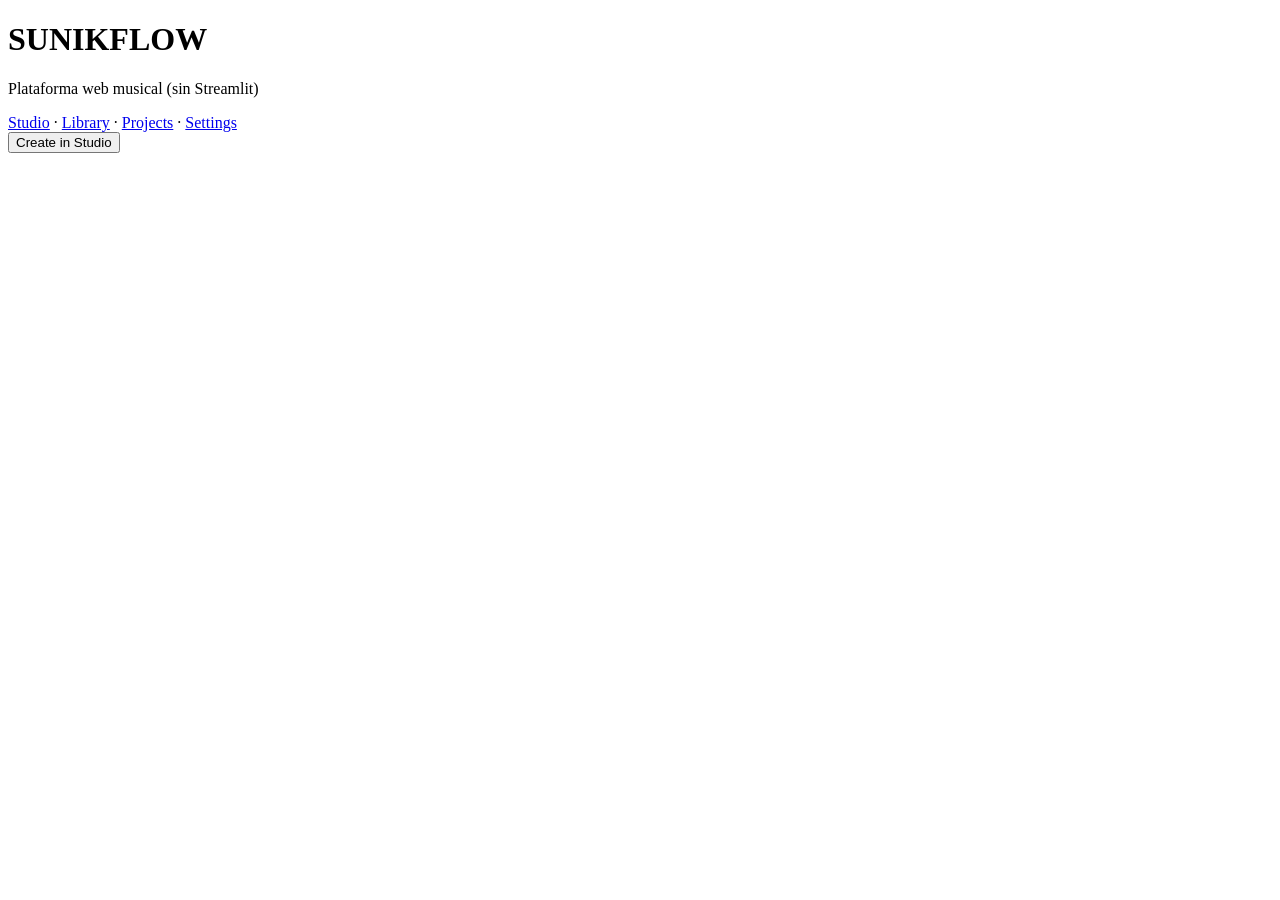
==== frontend/index.html @ f3234448 "feat: migrate Streamlit app to SUNIKFLOW FastAPI web platform Co-authored-by: Darckoia <326272291+Da" ====
<!doctype html>
<html lang="es">
<head>
  <meta charset="UTF-8" />
  <meta name="viewport" content="width=device-width, initial-scale=1.0" />
  <title>SUNIKFLOW</title>
  <link rel="stylesheet" href="/css/variables.css" />
  <link rel="stylesheet" href="/css/base.css" />
</head>
<body>
  <header class="hero"><h1>SUNIKFLOW</h1><p>Plataforma web musical (sin Streamlit)</p></header>
  <nav><a href="/studio.html">Studio</a> · <a href="/library.html">Library</a> · <a href="/projects.html">Projects</a> · <a href="/settings.html">Settings</a></nav>
  <main><button id="goStudio">Create in Studio</button></main>
  <script src="/js/main.js"></script>
</body>
</html>
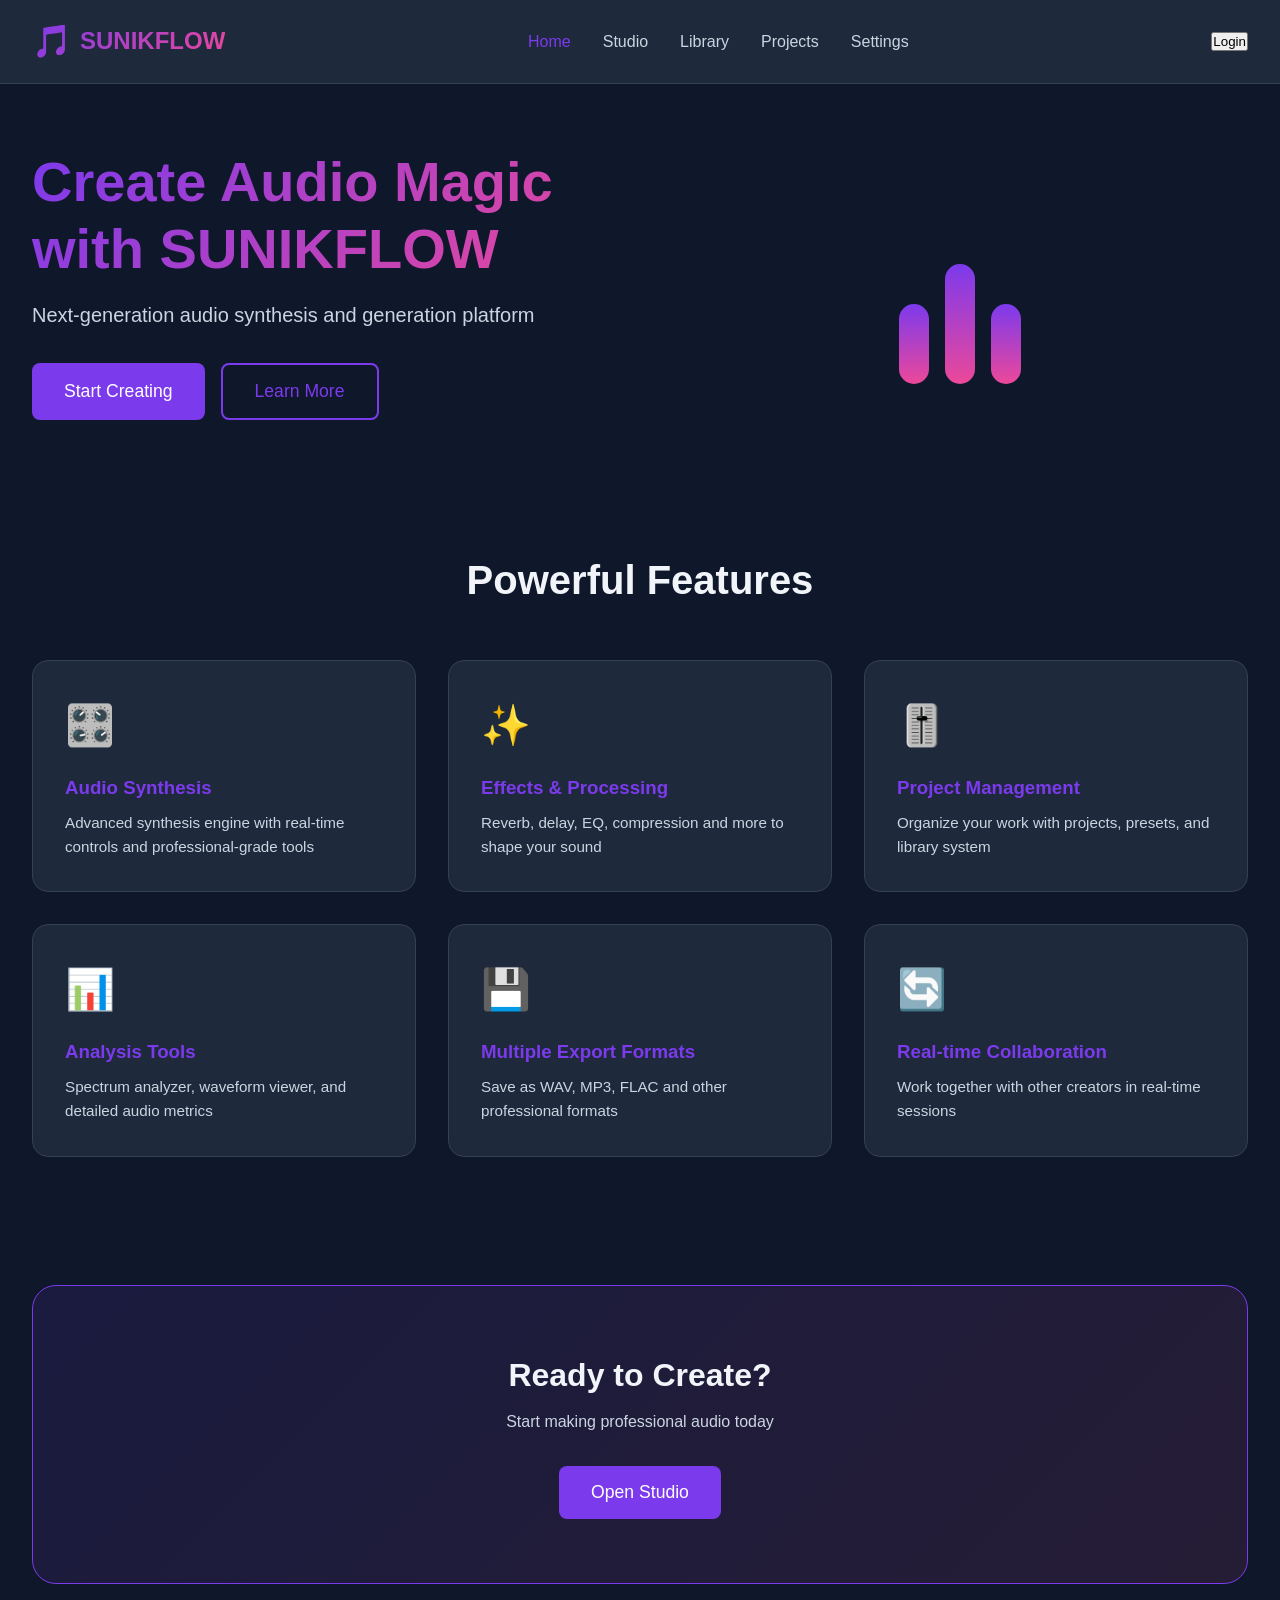
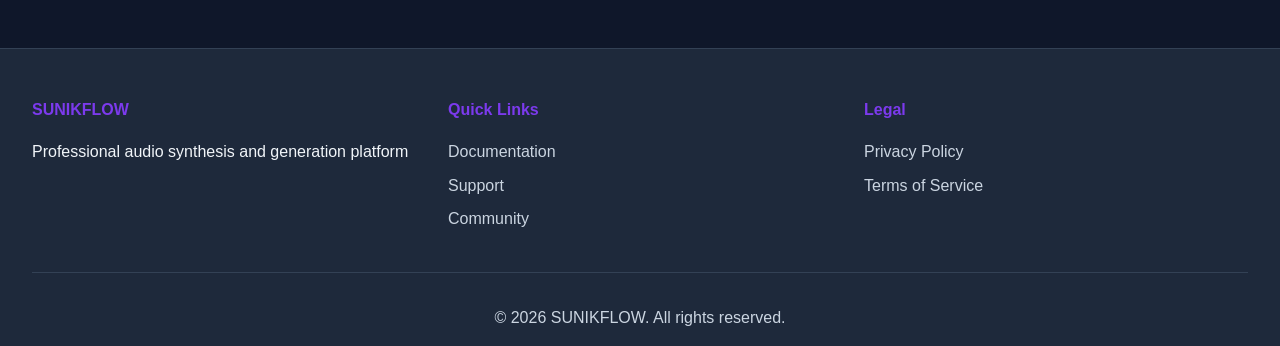
==== commit 9a24f52a: "Create complete frontend interface - HTML, CSS, and JavaScript" ====
--- a/frontend/index.html
+++ b/frontend/index.html
@@ -1,16 +1,119 @@
-<!doctype html>
+<!DOCTYPE html>
 <html lang="es">
 <head>
-  <meta charset="UTF-8" />
-  <meta name="viewport" content="width=device-width, initial-scale=1.0" />
-  <title>SUNIKFLOW</title>
-  <link rel="stylesheet" href="/css/variables.css" />
-  <link rel="stylesheet" href="/css/base.css" />
+    <meta charset="UTF-8">
+    <meta name="viewport" content="width=device-width, initial-scale=1.0">
+    <title>SUNIKFLOW - Audio Generation Platform</title>
+    <link rel="stylesheet" href="css/style.css">
+    <link rel="stylesheet" href="css/home.css">
 </head>
 <body>
-  <header class="hero"><h1>SUNIKFLOW</h1><p>Plataforma web musical (sin Streamlit)</p></header>
-  <nav><a href="/studio.html">Studio</a> · <a href="/library.html">Library</a> · <a href="/projects.html">Projects</a> · <a href="/settings.html">Settings</a></nav>
-  <main><button id="goStudio">Create in Studio</button></main>
-  <script src="/js/main.js"></script>
+    <nav class="navbar">
+        <div class="navbar-container">
+            <div class="logo">
+                <span class="logo-icon">🎵</span>
+                <span class="logo-text">SUNIKFLOW</span>
+            </div>
+            <ul class="nav-links">
+                <li><a href="index.html" class="active">Home</a></li>
+                <li><a href="studio.html">Studio</a></li>
+                <li><a href="library.html">Library</a></li>
+                <li><a href="projects.html">Projects</a></li>
+                <li><a href="settings.html">Settings</a></li>
+            </ul>
+            <div class="nav-user">
+                <button class="btn-login">Login</button>
+            </div>
+        </div>
+    </nav>
+
+    <main class="main-content">
+        <section class="hero">
+            <div class="hero-content">
+                <h1 class="hero-title">Create Audio Magic with SUNIKFLOW</h1>
+                <p class="hero-subtitle">Next-generation audio synthesis and generation platform</p>
+                <div class="hero-actions">
+                    <button class="btn btn-primary btn-large" onclick="location.href='studio.html'">Start Creating</button>
+                    <button class="btn btn-secondary btn-large">Learn More</button>
+                </div>
+            </div>
+            <div class="hero-visual">
+                <div class="waveform-visual">
+                    <div class="wave wave-1"></div>
+                    <div class="wave wave-2"></div>
+                    <div class="wave wave-3"></div>
+                </div>
+            </div>
+        </section>
+
+        <section class="features">
+            <h2>Powerful Features</h2>
+            <div class="features-grid">
+                <div class="feature-card">
+                    <div class="feature-icon">🎛️</div>
+                    <h3>Audio Synthesis</h3>
+                    <p>Advanced synthesis engine with real-time controls and professional-grade tools</p>
+                </div>
+                <div class="feature-card">
+                    <div class="feature-icon">✨</div>
+                    <h3>Effects & Processing</h3>
+                    <p>Reverb, delay, EQ, compression and more to shape your sound</p>
+                </div>
+                <div class="feature-card">
+                    <div class="feature-icon">🎚️</div>
+                    <h3>Project Management</h3>
+                    <p>Organize your work with projects, presets, and library system</p>
+                </div>
+                <div class="feature-card">
+                    <div class="feature-icon">📊</div>
+                    <h3>Analysis Tools</h3>
+                    <p>Spectrum analyzer, waveform viewer, and detailed audio metrics</p>
+                </div>
+                <div class="feature-card">
+                    <div class="feature-icon">💾</div>
+                    <h3>Multiple Export Formats</h3>
+                    <p>Save as WAV, MP3, FLAC and other professional formats</p>
+                </div>
+                <div class="feature-card">
+                    <div class="feature-icon">🔄</div>
+                    <h3>Real-time Collaboration</h3>
+                    <p>Work together with other creators in real-time sessions</p>
+                </div>
+            </div>
+        </section>
+
+        <section class="cta-section">
+            <h2>Ready to Create?</h2>
+            <p>Start making professional audio today</p>
+            <button class="btn btn-primary btn-large" onclick="location.href='studio.html'">Open Studio</button>
+        </section>
+    </main>
+
+    <footer class="footer">
+        <div class="footer-content">
+            <div class="footer-section">
+                <h4>SUNIKFLOW</h4>
+                <p>Professional audio synthesis and generation platform</p>
+            </div>
+            <div class="footer-section">
+                <h4>Quick Links</h4>
+                <ul>
+                    <li><a href="#">Documentation</a></li>
+                    <li><a href="#">Support</a></li>
+                    <li><a href="#">Community</a></li>
+                </ul>
+            </div>
+            <div class="footer-section">
+                <h4>Legal</h4>
+                <ul>
+                    <li><a href="#">Privacy Policy</a></li>
+                    <li><a href="#">Terms of Service</a></li>
+                </ul>
+            </div>
+        </div>
+        <div class="footer-bottom">
+            <p>&copy; 2026 SUNIKFLOW. All rights reserved.</p>
+        </div>
+    </footer>
 </body>
 </html>
--- a/frontend/css/style.css
+++ b/frontend/css/style.css
@@ -0,0 +1,279 @@
+:root {
+    --primary: #7C3AED;
+    --secondary: #06B6D4;
+    --accent: #EC4899;
+    --bg-dark: #0F172A;
+    --bg-surface: #1E293B;
+    --bg-hover: #334155;
+    --text-primary: #F1F5F9;
+    --text-secondary: #CBD5E1;
+    --border: #334155;
+    --success: #10B981;
+    --warning: #F59E0B;
+    --error: #EF4444;
+}
+
+* {
+    margin: 0;
+    padding: 0;
+    box-sizing: border-box;
+}
+
+body {
+    font-family: 'Inter', -apple-system, BlinkMacSystemFont, 'Segoe UI', sans-serif;
+    background-color: var(--bg-dark);
+    color: var(--text-primary);
+    line-height: 1.6;
+}
+
+/* Navbar */
+.navbar {
+    background-color: var(--bg-surface);
+    border-bottom: 1px solid var(--border);
+    position: sticky;
+    top: 0;
+    z-index: 100;
+}
+
+.navbar-container {
+    max-width: 1400px;
+    margin: 0 auto;
+    padding: 1rem 2rem;
+    display: flex;
+    justify-content: space-between;
+    align-items: center;
+}
+
+.logo {
+    display: flex;
+    align-items: center;
+    gap: 0.5rem;
+    font-size: 1.5rem;
+    font-weight: bold;
+    background: linear-gradient(135deg, var(--primary), var(--accent));
+    -webkit-background-clip: text;
+    -webkit-text-fill-color: transparent;
+    background-clip: text;
+}
+
+.logo-icon {
+    font-size: 2rem;
+}
+
+.nav-links {
+    display: flex;
+    list-style: none;
+    gap: 2rem;
+}
+
+.nav-links a {
+    color: var(--text-secondary);
+    text-decoration: none;
+    transition: color 0.3s;
+}
+
+.nav-links a:hover,
+.nav-links a.active {
+    color: var(--primary);
+}
+
+.nav-user {
+    display: flex;
+    align-items: center;
+    gap: 1rem;
+}
+
+/* Buttons */
+.btn {
+    padding: 0.5rem 1.5rem;
+    border: none;
+    border-radius: 0.5rem;
+    cursor: pointer;
+    font-family: inherit;
+    font-weight: 500;
+    transition: all 0.3s;
+    display: inline-flex;
+    align-items: center;
+    gap: 0.5rem;
+}
+
+.btn-primary {
+    background-color: var(--primary);
+    color: white;
+}
+
+.btn-primary:hover {
+    background-color: #6D28D9;
+    transform: translateY(-2px);
+}
+
+.btn-secondary {
+    background-color: transparent;
+    color: var(--primary);
+    border: 2px solid var(--primary);
+}
+
+.btn-secondary:hover {
+    background-color: var(--primary);
+    color: white;
+}
+
+.btn-success {
+    background-color: var(--success);
+    color: white;
+}
+
+.btn-success:hover {
+    background-color: #059669;
+}
+
+.btn-large {
+    padding: 1rem 2rem;
+    font-size: 1.1rem;
+}
+
+.btn-small {
+    padding: 0.25rem 0.75rem;
+    font-size: 0.9rem;
+}
+
+.btn-icon {
+    width: 2.5rem;
+    height: 2.5rem;
+    padding: 0;
+    justify-content: center;
+    background-color: var(--primary);
+    color: white;
+}
+
+.btn-icon:hover {
+    background-color: #6D28D9;
+}
+
+/* Forms */
+.input-text {
+    padding: 0.75rem 1rem;
+    border: 1px solid var(--border);
+    border-radius: 0.5rem;
+    background-color: var(--bg-surface);
+    color: var(--text-primary);
+    font-family: inherit;
+    transition: border-color 0.3s;
+}
+
+.input-text:focus {
+    outline: none;
+    border-color: var(--primary);
+    box-shadow: 0 0 0 3px rgba(124, 58, 237, 0.1);
+}
+
+.slider {
+    width: 100%;
+    height: 6px;
+    border-radius: 3px;
+    background: linear-gradient(to right, var(--bg-hover), var(--primary));
+    outline: none;
+    -webkit-appearance: none;
+}
+
+.slider::-webkit-slider-thumb {
+    -webkit-appearance: none;
+    appearance: none;
+    width: 16px;
+    height: 16px;
+    border-radius: 50%;
+    background: var(--primary);
+    cursor: pointer;
+}
+
+.slider::-moz-range-thumb {
+    width: 16px;
+    height: 16px;
+    border-radius: 50%;
+    background: var(--primary);
+    cursor: pointer;
+    border: none;
+}
+
+/* Footer */
+.footer {
+    background-color: var(--bg-surface);
+    border-top: 1px solid var(--border);
+    margin-top: 4rem;
+    padding: 3rem 2rem 1rem;
+}
+
+.footer-content {
+    max-width: 1400px;
+    margin: 0 auto;
+    display: grid;
+    grid-template-columns: repeat(auto-fit, minmax(250px, 1fr));
+    gap: 2rem;
+    margin-bottom: 2rem;
+}
+
+.footer-section h4 {
+    margin-bottom: 1rem;
+    color: var(--primary);
+}
+
+.footer-section ul {
+    list-style: none;
+}
+
+.footer-section ul li {
+    margin-bottom: 0.5rem;
+}
+
+.footer-section a {
+    color: var(--text-secondary);
+    text-decoration: none;
+    transition: color 0.3s;
+}
+
+.footer-section a:hover {
+    color: var(--primary);
+}
+
+.footer-bottom {
+    text-align: center;
+    padding-top: 2rem;
+    border-top: 1px solid var(--border);
+    color: var(--text-secondary);
+}
+
+/* Utilities */
+.text-muted {
+    color: var(--text-secondary);
+}
+
+.control-group {
+    margin-bottom: 1.5rem;
+}
+
+.control-group label {
+    display: block;
+    margin-bottom: 0.5rem;
+    font-weight: 500;
+}
+
+.form-group {
+    margin-bottom: 1.5rem;
+}
+
+.form-group label {
+    display: block;
+    margin-bottom: 0.5rem;
+    font-weight: 500;
+}
+
+.checkbox {
+    display: flex;
+    align-items: center;
+    gap: 0.5rem;
+    cursor: pointer;
+}
+
+.checkbox input {
+    cursor: pointer;
+}
--- a/frontend/css/home.css
+++ b/frontend/css/home.css
@@ -0,0 +1,168 @@
+/* Home Page Styles */
+
+.main-content {
+    max-width: 1400px;
+    margin: 0 auto;
+    padding: 0 2rem;
+}
+
+.hero {
+    display: grid;
+    grid-template-columns: 1fr 1fr;
+    align-items: center;
+    gap: 4rem;
+    padding: 4rem 0;
+}
+
+.hero-content h1 {
+    font-size: 3.5rem;
+    line-height: 1.2;
+    margin-bottom: 1rem;
+    background: linear-gradient(135deg, var(--primary), var(--accent));
+    -webkit-background-clip: text;
+    -webkit-text-fill-color: transparent;
+    background-clip: text;
+}
+
+.hero-subtitle {
+    font-size: 1.25rem;
+    color: var(--text-secondary);
+    margin-bottom: 2rem;
+}
+
+.hero-actions {
+    display: flex;
+    gap: 1rem;
+}
+
+.hero-visual {
+    display: flex;
+    justify-content: center;
+    align-items: center;
+}
+
+.waveform-visual {
+    position: relative;
+    width: 200px;
+    height: 200px;
+    display: flex;
+    align-items: flex-end;
+    justify-content: center;
+    gap: 1rem;
+}
+
+.wave {
+    width: 30px;
+    background: linear-gradient(180deg, var(--primary), var(--accent));
+    border-radius: 15px;
+    animation: wave 0.8s ease-in-out infinite;
+}
+
+.wave-1 {
+    height: 40%;
+    animation-delay: 0s;
+}
+
+.wave-2 {
+    height: 60%;
+    animation-delay: 0.2s;
+}
+
+.wave-3 {
+    height: 40%;
+    animation-delay: 0.4s;
+}
+
+@keyframes wave {
+    0%, 100% { height: 40%; }
+    50% { height: 100%; }
+}
+
+/* Features Section */
+.features {
+    padding: 4rem 0;
+}
+
+.features h2 {
+    font-size: 2.5rem;
+    margin-bottom: 3rem;
+    text-align: center;
+}
+
+.features-grid {
+    display: grid;
+    grid-template-columns: repeat(auto-fit, minmax(300px, 1fr));
+    gap: 2rem;
+}
+
+.feature-card {
+    background-color: var(--bg-surface);
+    border: 1px solid var(--border);
+    border-radius: 1rem;
+    padding: 2rem;
+    transition: all 0.3s;
+}
+
+.feature-card:hover {
+    border-color: var(--primary);
+    transform: translateY(-5px);
+    box-shadow: 0 10px 30px rgba(124, 58, 237, 0.1);
+}
+
+.feature-icon {
+    font-size: 2.5rem;
+    margin-bottom: 1rem;
+}
+
+.feature-card h3 {
+    margin-bottom: 0.5rem;
+    color: var(--primary);
+}
+
+.feature-card p {
+    color: var(--text-secondary);
+    font-size: 0.95rem;
+}
+
+/* CTA Section */
+.cta-section {
+    background: linear-gradient(135deg, rgba(124, 58, 237, 0.1), rgba(236, 72, 153, 0.1));
+    border: 1px solid var(--primary);
+    border-radius: 1.5rem;
+    padding: 4rem 2rem;
+    text-align: center;
+    margin: 4rem 0;
+}
+
+.cta-section h2 {
+    font-size: 2rem;
+    margin-bottom: 0.5rem;
+}
+
+.cta-section p {
+    color: var(--text-secondary);
+    margin-bottom: 2rem;
+}
+
+@media (max-width: 768px) {
+    .hero {
+        grid-template-columns: 1fr;
+        padding: 2rem 0;
+    }
+
+    .hero-content h1 {
+        font-size: 2rem;
+    }
+
+    .hero-actions {
+        flex-direction: column;
+    }
+
+    .features h2 {
+        font-size: 1.75rem;
+    }
+
+    .nav-links {
+        display: none;
+    }
+}
